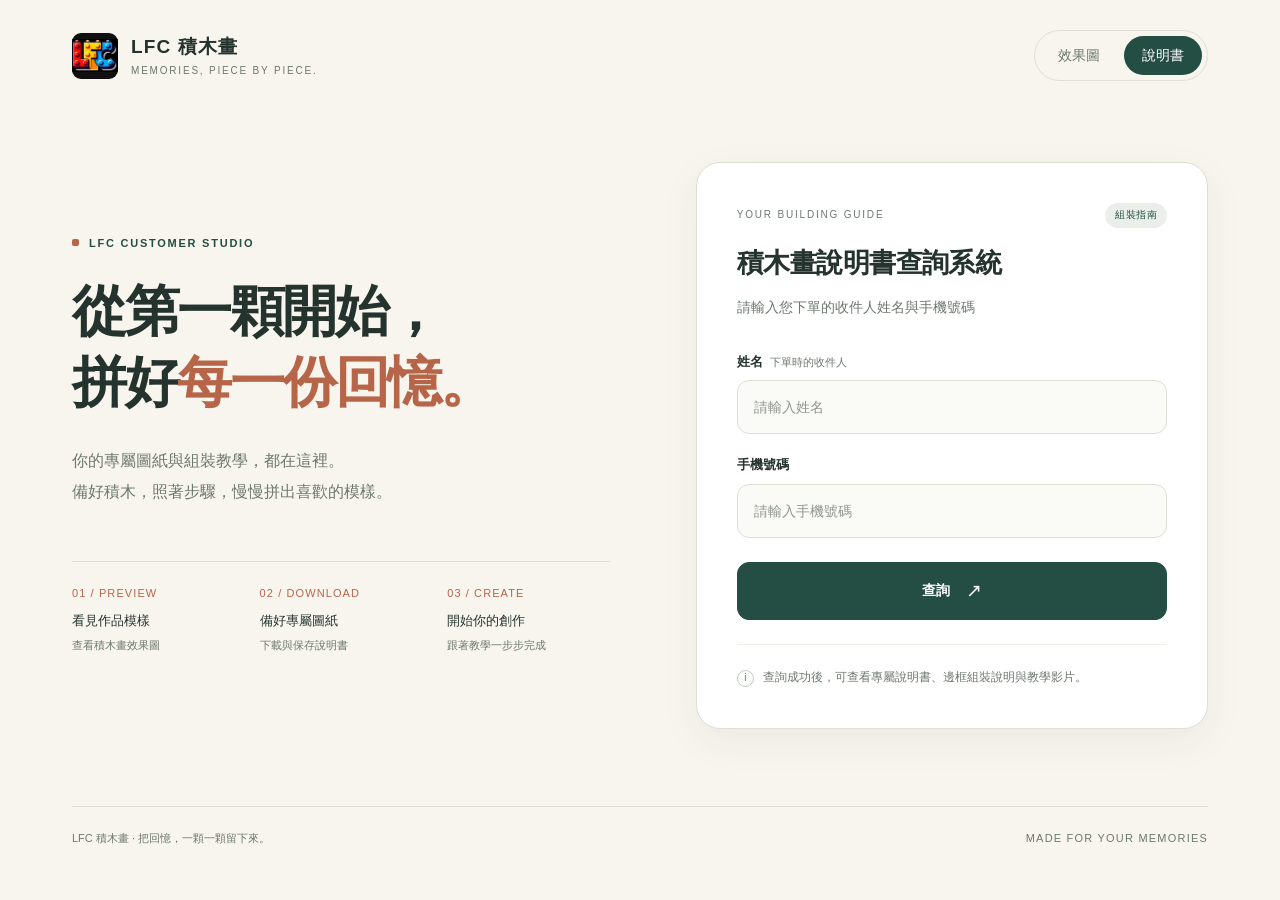
==== preview.html @ 415f7aa8 "新增可用手機開啟的獨立改版預覽 新增 preview.html 與 preview-logo.png 供客戶入口改版檢視；原本 index.html 保持不變。兩站預覽導覽互相連結。" ====
<!DOCTYPE html>
<html lang="zh-Hant">
<head>
<meta charset="UTF-8">
<meta name="viewport" content="width=device-width,initial-scale=1">
<meta name="theme-color" content="#f7f5ee">
<meta name="description" content="查詢 LFC 積木畫專屬說明書、邊框組裝教學與教學影片。">
<title>LFC積木畫說明書查詢下載系統</title>
<link rel="icon" href="preview-logo.png" type="image/png">
<style>

:root{--paper:#f7f5ee;--surface:#fff;--ink:#25332e;--muted:#6d786f;--green:#244d43;--green-soft:#eaf0e9;--clay:#b76549;--line:#dedfd5;--radius:24px;--shadow:0 12px 40px rgba(37,51,46,.06)}
*{box-sizing:border-box}body{margin:0;background:var(--paper);color:var(--ink);font-family:"Noto Sans TC","PingFang TC","Microsoft JhengHei",sans-serif;line-height:1.65;-webkit-font-smoothing:antialiased}button,input,a{-webkit-tap-highlight-color:transparent}button,input{font:inherit}button,a{touch-action:manipulation}a{color:inherit}button{cursor:pointer}button:disabled{opacity:.6;cursor:wait}h1,h2,p{margin:0}h1,h2,p,a{text-wrap:pretty}button:focus-visible,a:focus-visible{outline:3px solid var(--clay);outline-offset:5px}button:active{transform:translateY(1px)}.skip-link{position:absolute;left:20px;top:-80px;padding:12px;background:white;z-index:10}.skip-link:focus{top:10px}
.site-header{max-width:1200px;margin:auto;padding:30px 32px;display:flex;align-items:center;justify-content:space-between;gap:24px}.brand{display:flex;align-items:center;gap:13px;text-decoration:none}.brand img{width:46px;height:46px;object-fit:contain;border-radius:9px;background:#101010}.brand-name{font-size:19px;font-weight:700;letter-spacing:.06em}.brand-caption{display:block;font-size:10px;letter-spacing:.18em;color:var(--muted);margin-top:1px}.site-nav{display:flex;gap:6px;border:1px solid var(--line);padding:5px;border-radius:50px}.site-nav a{text-decoration:none;font-size:14px;padding:8px 18px;border-radius:40px;color:var(--muted);transition:background .18s ease-out,color .18s ease-out}.site-nav a:hover{background:#eeeee5;color:var(--green)}.site-nav a[aria-current=page]{background:var(--green);color:white}
.service-layout{max-width:1136px;min-height:calc(100svh - 205px);margin:auto;display:grid;grid-template-columns:1.05fr 1fr;align-items:center;gap:86px;padding:38px 0 64px}.welcome-panel{padding:20px 0}.eyebrow{display:flex;align-items:center;gap:10px;font-size:11px;font-weight:700;letter-spacing:.16em;color:var(--green);margin-bottom:24px}.eyebrow:before{content:"";width:7px;height:7px;border-radius:2px;background:var(--clay)}.welcome-panel h1{font-size:clamp(36px,4.3vw,58px);line-height:1.3;letter-spacing:-.045em;font-weight:700}.welcome-panel h1 span{color:var(--clay)}.welcome-description{font-size:16px;line-height:1.95;color:var(--muted);max-width:370px;margin-top:26px}.journey{margin-top:54px;border-top:1px solid var(--line);padding-top:22px;display:flex;gap:25px}.journey-item{flex:1}.journey-number{display:block;font-size:11px;letter-spacing:.1em;color:var(--clay);margin-bottom:7px}.journey-item p{font-size:13px}.journey-item small{font-size:11px;color:var(--muted)}.service-panel{background:var(--surface);border:1px solid var(--line);border-radius:var(--radius);box-shadow:var(--shadow);padding:40px;min-width:0}.service-kicker{font-size:10px;letter-spacing:.18em;color:var(--muted);margin-bottom:16px;display:flex;justify-content:space-between;align-items:center}.step-count{font-size:10px;color:var(--green);background:var(--green-soft);border-radius:20px;padding:4px 10px;letter-spacing:.04em}.panel-heading{font-size:27px;line-height:1.45;letter-spacing:-.02em;color:var(--ink)}.panel-description{font-size:14px;color:var(--muted);margin-top:12px;line-height:1.85}.form-fields{display:grid;gap:20px;margin-top:30px}label{display:block;font-size:13px;font-weight:700;margin-bottom:8px;color:var(--ink)}.field-hint{font-size:11px;font-weight:400;color:var(--muted);margin-left:7px}.tech-input{display:block;width:100%;padding:14px 16px;border:1px solid var(--line);border-radius:12px;background:#fafaf7;color:var(--ink);font-size:16px;line-height:1.5;transition:border-color .18s ease-out,box-shadow .18s ease-out}.tech-input::placeholder{color:#90978e;font-size:14px}.tech-input:focus{outline:0;border-color:var(--green);background:white;box-shadow:0 0 0 3px var(--green-soft)}.tech-button{display:inline-flex;justify-content:center;align-items:center;gap:16px;background:var(--green);color:white;border:1px solid var(--green);border-radius:12px;padding:14px 20px;font-size:14px;font-weight:700;line-height:1.5;text-decoration:none;transition:background .18s ease-out,box-shadow .18s ease-out}.tech-button:hover{background:#193c33;box-shadow:0 5px 15px #244d4320}.tech-button .arrow{font-size:19px;font-weight:400}.form-fields>.tech-button{width:100%;margin-top:4px}.form-note{display:flex;gap:9px;align-items:flex-start;color:var(--muted);font-size:12px;padding-top:23px;margin-top:24px;border-top:1px solid #eeeee7}.note-mark{display:inline-flex;width:17px;height:17px;flex:0 0 17px;align-items:center;justify-content:center;border:1px solid #c1c8bc;border-radius:50%;font-size:10px;margin-top:2px}.result-feedback{font-size:13px;margin-top:20px;text-align:center}.result-feedback:empty{display:none}.site-footer{max-width:1136px;margin:0 auto;padding:22px 0;border-top:1px solid var(--line);display:flex;justify-content:space-between;gap:18px;font-size:11px;color:var(--muted)}.site-footer span:last-child{letter-spacing:.11em}.hidden{display:none!important}
.secondary-button{display:inline-flex;align-items:center;justify-content:center;border:1px solid #cbd3c9;border-radius:12px;background:var(--surface);color:var(--green);padding:10px 24px;font-size:14px;text-decoration:none;transition:background .18s ease-out}.secondary-button:hover{background:var(--green-soft)}.service-layout:has(.max-w-5xl),.service-layout:has(.max-w-4xl){display:block;max-width:1136px;min-height:calc(100svh - 205px)}.service-layout:has(.max-w-5xl) .welcome-panel,.service-layout:has(.max-w-4xl) .welcome-panel{display:none}.service-panel.max-w-5xl,.service-panel.max-w-4xl{width:100%}#gallery-title{font-size:clamp(24px,3vw,36px);color:var(--ink);text-shadow:none;letter-spacing:-.02em}#gallery-grid{display:grid;grid-template-columns:repeat(3,minmax(0,1fr));gap:24px}.gallery-card{border:1px solid var(--line);background:#f5f4ee;border-radius:16px;overflow:hidden;transition:box-shadow .18s ease-out,transform .18s ease-out}.gallery-card:hover{transform:translateY(-3px);box-shadow:0 6px 20px #25332e14}.gallery-card a{display:block;aspect-ratio:1;background:#f3f2eb}.gallery-card img{width:100%;height:100%;object-fit:contain}.gallery-card [class*=text-gray]{color:var(--ink)}.gallery-card .card-loader{width:28px;height:28px;border:2px solid var(--green);border-top-color:transparent;border-radius:50%;animation:rotation .8s linear infinite}.loader{display:inline-block;width:30px;height:30px;border:2px solid #dce3da;border-top-color:var(--green);border-radius:50%;animation:rotation .8s linear infinite}.tab-button{flex:1;min-width:0;background:transparent;border:0;border-bottom:2px solid transparent;padding:14px 8px;color:var(--muted);font-size:13px;line-height:1.65;transition:background .18s ease-out}.tab-button:hover{background:var(--green-soft)}.tab-button.active{color:var(--green);border-color:var(--green);background:var(--green-soft)}.tab-content{display:none}.tab-content.active{display:block}.preview-iframe{width:100%;height:65vh;min-height:320px;border:1px solid var(--line);border-radius:14px;background:#f4f3ec}.warning-box{display:flex;align-items:center;gap:16px;background:#f5eee5;border:1px solid #e5d6c6;border-radius:14px;padding:18px;margin-bottom:24px;color:#855d36}.warning-box p{color:#694a2e!important}.warning-box .text-yellow-300{color:#996131}.warning-box svg{flex:0 0 24px}.warning-box .font-bold{font-size:15px}#video-placeholder{display:grid;place-items:center;cursor:pointer;color:var(--green);background:var(--green-soft)}#video-placeholder svg{display:block;margin:auto;color:var(--green)}#video-placeholder .text-gray-400{color:var(--muted)}
/* Existing result templates: retain their class contracts without a runtime CSS dependency. */
.block{display:block}.grid{display:grid}.flex{display:flex}.flex-col{flex-direction:column}.flex-1{flex:1}.flex-shrink-0{flex-shrink:0}.justify-center{justify-content:center}.items-center{align-items:center}.place-items-center{place-items:center}.gap-4{gap:16px}.w-full{width:100%}.h-full{height:100%}.aspect-square{aspect-ratio:1}.mx-auto{margin-left:auto;margin-right:auto}.mt-2{margin-top:8px}.mt-4{margin-top:16px}.mt-6{margin-top:24px}.mt-8{margin-top:32px}.mb-4{margin-bottom:16px}.mb-8{margin-bottom:32px}.p-3{padding:12px}.p-4{padding:16px}.text-center{text-align:center}.text-left{text-align:left}.text-xs{font-size:12px}.text-sm{font-size:14px}.text-lg{font-size:18px}.font-bold,.font-semibold{font-weight:700}.text-gray-300,.text-gray-400{color:var(--muted)}.text-red-400{color:#a5362c}.text-orange-400{color:#93602e}.text-white{color:var(--ink)}.border-b{border-bottom:1px solid var(--line)}.rounded-lg{border-radius:12px}.relative{position:relative}.overflow-hidden{overflow:hidden}.cursor-pointer{cursor:pointer}
@keyframes rotation{to{transform:rotate(360deg)}}
@media(min-width:640px){.sm\:w-auto{width:auto}}
@media(max-width:1199px){.service-layout{margin:0 40px;gap:48px}.site-footer{margin:0 40px}.service-panel{padding:32px}.welcome-panel h1{font-size:48px}}
@media(max-width:800px){.site-header{padding:24px}.service-layout{grid-template-columns:1fr;margin:0 auto;max-width:540px;padding:20px 24px 48px;gap:30px;min-height:auto}.welcome-panel{padding:6px 0 0}.eyebrow{margin-bottom:14px}.welcome-panel h1{font-size:40px;line-height:1.35}.welcome-description{font-size:14px;max-width:none;margin-top:16px}.journey{display:none}.service-panel{padding:28px}.site-footer{margin:0 24px}.service-layout:has(.max-w-5xl),.service-layout:has(.max-w-4xl){padding:20px 24px 40px}.site-nav a{font-size:12px;padding:7px 12px}.brand-name{font-size:17px}.brand-caption{font-size:8px}.brand img{width:38px;height:38px}.site-header{gap:12px}#gallery-grid{grid-template-columns:repeat(2,minmax(0,1fr));gap:16px}.site-footer{flex-direction:column;gap:5px}.panel-heading{font-size:25px}}
@media(max-width:420px){.site-header{padding:20px 18px}.brand{gap:9px}.brand-caption{display:none}.site-nav a{padding:7px 10px}.site-nav{gap:0}.service-layout{padding:16px 18px 36px}.service-panel{padding:24px}.welcome-panel h1{font-size:36px}.form-fields{margin-top:24px}.site-footer{margin:0 18px}#gallery-grid{grid-template-columns:1fr}.tab-button{font-size:12px}.service-layout:has(.max-w-5xl),.service-layout:has(.max-w-4xl){padding:16px 18px 32px}}
@media(prefers-reduced-motion:reduce){*,*:before,*:after{transition:none!important;animation:none!important}}

.service-panel.max-w-4xl #login-note{display:none}
#login-form[style*="block"]{display:grid!important}
</style>
</head>
<body>
<a class="skip-link" href="#main-container">跳至查詢內容</a>
<header class="site-header"><a class="brand" href="../lfc-manual-query-system/preview.html" aria-label="LFC 積木畫首頁"><img src="preview-logo.png" alt="LFC Logo" width="46" height="46"><div><span class="brand-name">LFC 積木畫</span><span class="brand-caption">MEMORIES, PIECE BY PIECE.</span></div></a><nav class="site-nav" aria-label="客戶服務"><a href="../lfc-block-painting-effect/preview.html">效果圖</a><a href="../lfc-manual-query-system/preview.html" aria-current="page">說明書</a></nav></header>
<div class="service-layout"><section class="welcome-panel" aria-labelledby="welcome-heading"><p class="eyebrow">LFC CUSTOMER STUDIO</p><h1 id="welcome-heading">從第一顆開始，<br>拼好<span>每一份回憶。</span></h1><p class="welcome-description">你的專屬圖紙與組裝教學，都在這裡。<br>備好積木，照著步驟，慢慢拼出喜歡的模樣。</p><div class="journey" aria-label="客戶服務流程"><div class="journey-item"><span class="journey-number">01 / PREVIEW</span><p>看見作品模樣</p><small>查看積木畫效果圖</small></div><div class="journey-item"><span class="journey-number">02 / DOWNLOAD</span><p>備好專屬圖紙</p><small>下載與保存說明書</small></div><div class="journey-item"><span class="journey-number">03 / CREATE</span><p>開始你的創作</p><small>跟著教學一步步完成</small></div></div></section><main id="main-container" class="service-panel max-w-md"><div id="title-section"><div class="service-kicker"><span>YOUR BUILDING GUIDE</span><span class="step-count">組裝指南</span></div><h2 class="panel-heading">積木畫說明書查詢系統</h2><p class="panel-description">請輸入您下單的收件人姓名與手機號碼</p></div><div class="form-fields" id="login-form"><div><label for="name">姓名<span class="field-hint">下單時的收件人</span></label><input class="tech-input" id="name" name="name" type="text" placeholder="請輸入姓名" autocomplete="name"></div><div><label for="phone">手機號碼</label><input class="tech-input" id="phone" name="phone" type="tel" inputmode="tel" placeholder="請輸入手機號碼" autocomplete="tel"></div><button id="search-btn" class="tech-button" type="button"><span>查詢</span><span class="arrow" aria-hidden="true">↗</span></button></div><div id="result" class="result-feedback" role="status" aria-live="polite"></div><div id="login-note"><p class="form-note"><span class="note-mark" aria-hidden="true">i</span><span>查詢成功後，可查看專屬說明書、邊框組裝說明與教學影片。</span></p></div></main></div>
<footer class="site-footer"><span>LFC 積木畫 · 把回憶，一顆一顆留下來。</span><span>MADE FOR YOUR MEMORIES</span></footer>
    <script>
        const SCRIPT_URL = 'https://script.google.com/macros/s/AKfycbwk08u6SJJcsNtvIpjHmHpPkwKFiYjq_4FJLAWL6oXFiTDUTA7VjKnH3yicGly2aw3f/exec';

        document.addEventListener('DOMContentLoaded', () => {
            const nameInput = document.getElementById('name');
            const phoneInput = document.getElementById('phone');
            const searchBtn = document.getElementById('search-btn');
            const resultDiv = document.getElementById('result');
            const loginForm = document.getElementById('login-form');
            const titleSection = document.getElementById('title-section');
            const mainContainer = document.getElementById('main-container');

            function getGoogleDriveFileId(url) {
                if (!url) return null;
                let match = url.match(/d\/(.*?)(?:\/view|\?|$)/);
                if (match && match[1]) return match[1];
                match = url.match(/id=([^&]+)/);
                if (match && match[1]) return match[1];
                return null;
            }

            function resetToSearch() {
                mainContainer.classList.remove('max-w-4xl');
                mainContainer.classList.add('max-w-md');
                loginForm.style.display = 'block';
                titleSection.style.display = 'block';
                resultDiv.innerHTML = '';
                nameInput.value = '';
                phoneInput.value = '';
            }

            function setupTabs() {
                const tabButtons = document.querySelectorAll('.tab-button');
                const tabContents = document.querySelectorAll('.tab-content');
                tabButtons.forEach(button => {
                    button.addEventListener('click', () => {
                        const target = button.dataset.target;
                        
                        tabButtons.forEach(btn => btn.classList.remove('active'));
                        button.classList.add('active');
                        
                        tabContents.forEach(content => {
                            if (content.id === target) {
                                content.classList.add('active');
                            } else {
                                content.classList.remove('active');
                            }
                        });
                    });
                });
            }

            searchBtn.addEventListener('click', async () => {
                const name = nameInput.value.trim();
                const phone = phoneInput.value.trim();

                if (!name || !phone) {
                    resultDiv.innerHTML = `<p class="text-red-400 font-semibold">請務必填寫姓名和手機號碼！</p>`;
                    return;
                }
                
                resultDiv.innerHTML = `
                    <div class="flex justify-center items-center flex-col gap-4">
                        <div class="loader"></div>
                        <p class="text-gray-300">驗證身份中...</p>
                    </div>`;
                
                const requestUrl = `${SCRIPT_URL}?name=${encodeURIComponent(name)}&phone=${encodeURIComponent(phone)}`;

                try {
                    const response = await fetch(requestUrl);
                    const data = await response.json();

                    if (data.status === 'success') {
                        const fileId1 = getGoogleDriveFileId(data.fileUrl);
                        const fileId2 = '1Oe4gyfuH852CJW76j0SpsoaL0wOfd0qM'; // 邊框組裝說明書
                        const fileId3 = '1v4AbpqD2z0hKKrJt3ePJyO5EMgdHh4Dm'; // 教學影片

                        if (fileId1) {
                            const embedUrl1 = `https://drive.google.com/file/d/${fileId1}/preview`;
                            const downloadUrl1 = `https://drive.google.com/uc?export=download&id=${fileId1}`;
                            const embedUrl2 = `https://drive.google.com/file/d/${fileId2}/preview`;
                            const downloadUrl2 = `https://drive.google.com/uc?export=download&id=${fileId2}`;
                            
                            loginForm.style.display = 'none';
                            titleSection.style.display = 'none';
                            mainContainer.classList.remove('max-w-md');
                            mainContainer.classList.add('max-w-4xl');
                            
                            resultDiv.innerHTML = `
                                <!-- 醒目提示文字 -->
                                <div class="warning-box text-left">
                                    <svg xmlns="http://www.w3.org/2000/svg" width="24" height="24" fill="currentColor" class="flex-shrink-0 text-yellow-300" viewBox="0 0 16 16">
                                      <path d="M8.982 1.566a1.13 1.13 0 0 0-1.96 0L.165 13.233c-.457.778.091 1.767.98 1.767h13.713c.889 0 1.438-.99.98-1.767L8.982 1.566zM8 5c.535 0 .954.462.9.995l-.35 3.507a.552.552 0 0 1-1.1 0L7.1 5.995A.905.905 0 0 1 8 5zm.002 6a1 1 0 1 1 0 2 1 1 0 0 1 0-2z"/>
                                    </svg>
                                    <div>
                                        <p class="font-bold text-white">請盡快下載積木畫說明書</p>
                                        <p class="text-sm text-gray-300">（雲端保存半年）</p>
                                    </div>
                                </div>

                                <!-- 頁簽按鈕 -->
                                <div class="flex border-b border-cyan-500/20 mb-4">
                                    <button class="tab-button active flex-1 py-2 px-4 text-sm font-bold" data-target="tab1">積木畫說明書</button>
                                    <button class="tab-button flex-1 py-2 px-4 text-sm font-bold" data-target="tab2">邊框組裝說明書</button>
                                    <button class="tab-button flex-1 py-2 px-4 text-sm font-bold" data-target="tab3">教學影片</button>
                                </div>

                                <!-- 頁簽內容 -->
                                <div id="tab1" class="tab-content active">
                                    <iframe class="preview-iframe" src="${embedUrl1}"></iframe>
                                    <div class="mt-6 flex justify-center items-center">
                                        <a href="${downloadUrl1}" target="_blank" class="tech-button w-full sm:w-auto font-bold py-2 px-6 rounded-lg text-center">下載此說明書</a>
                                    </div>
                                </div>
                                <div id="tab2" class="tab-content">
                                    <iframe class="preview-iframe" src="${embedUrl2}"></iframe>
                                     <div class="mt-6 flex justify-center items-center">
                                        <a href="${downloadUrl2}" target="_blank" class="tech-button w-full sm:w-auto font-bold py-2 px-6 rounded-lg text-center">下載此說明書</a>
                                    </div>
                                </div>
                                <div id="tab3" class="tab-content">
                                    <div id="video-placeholder" class="preview-iframe relative grid place-items-center bg-black/30 cursor-pointer group rounded-lg overflow-hidden">
                                        <div class="text-center p-4">
                                            <svg xmlns="http://www.w3.org/2000/svg" width="80" height="80" fill="currentColor" class="bi bi-play-circle-fill text-white/70 group-hover:text-white/90 group-hover:scale-110 transition-all duration-300 mx-auto" viewBox="0 0 16 16">
                                              <path d="M16 8A8 8 0 1 1 0 8a8 8 0 0 1 16 0M6.79 5.093A.5.5 0 0 0 6 5.5v5a.5.5 0 0 0 .79.407l3.5-2.5a.5.5 0 0 0 0-.814l-3.5-2.5z"/>
                                            </svg>
                                            <p class="mt-4 text-lg font-semibold">點擊播放教學影片</p>
                                            <p class="text-sm text-gray-400">(將在新分頁中開啟)</p>
                                        </div>
                                    </div>
                                </div>

                                <div class="mt-8 text-center">
                                    <button id="back-to-search-btn" class="secondary-button font-bold py-2 px-6 rounded-lg transition">返回查詢</button>
                                </div>
                            `;
                            setupTabs();

                            document.getElementById('video-placeholder').addEventListener('click', () => {
                                window.open(`https://drive.google.com/file/d/${fileId3}/view?usp=sharing`, '_blank');
                            });

                            document.getElementById('back-to-search-btn').addEventListener('click', resetToSearch);

                        } else {
                            resultDiv.innerHTML = `<p class="text-red-400 font-semibold">找不到對應的檔案連結。</p>`;
                        }
                    } else {
                        resultDiv.innerHTML = `<p class="text-orange-400 font-semibold">${data.message || '查詢失敗，請檢查姓名和手機號碼是否正確。'}</p>`;
                    }
                } catch (error) {
                    console.error('查詢失敗:', error);
                    resultDiv.innerHTML = `<p class="text-red-400 font-semibold">查詢失敗，請檢查網路連線。</p>`;
                }
            });
        });
    </script>

</body>
</html>
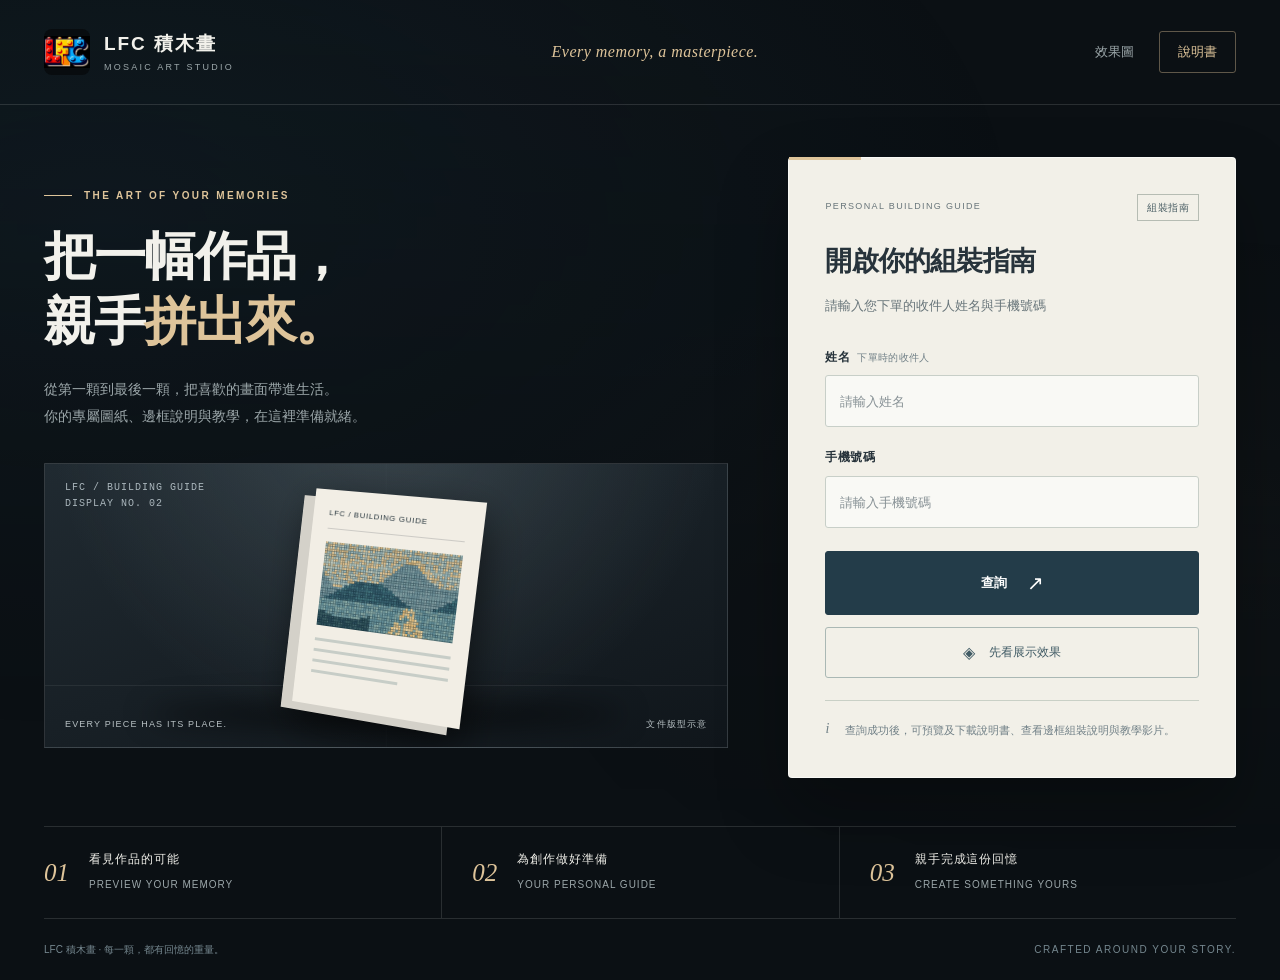
==== commit 9c9367f5: "改版預覽：專業藝廊與文件展示台 依視覺回饋重新設計入口、文件背景、頁籤與示意展示。保留原姓名與手機查詢、PDF 與教學影片連結；原客戶首頁不變。" ====
--- a/preview.html
+++ b/preview.html
@@ -3,36 +3,20 @@
 <head>
 <meta charset="UTF-8">
 <meta name="viewport" content="width=device-width,initial-scale=1">
-<meta name="theme-color" content="#f7f5ee">
-<meta name="description" content="查詢 LFC 積木畫專屬說明書、邊框組裝教學與教學影片。">
+<meta name="theme-color" content="#0b1014">
+<meta name="description" content="LFC 積木畫專屬組裝指南，查看與下載說明書、邊框組裝說明與教學影片。">
 <title>LFC積木畫說明書查詢下載系統</title>
 <link rel="icon" href="preview-logo.png" type="image/png">
-<style>
-
-:root{--paper:#f7f5ee;--surface:#fff;--ink:#25332e;--muted:#6d786f;--green:#244d43;--green-soft:#eaf0e9;--clay:#b76549;--line:#dedfd5;--radius:24px;--shadow:0 12px 40px rgba(37,51,46,.06)}
-*{box-sizing:border-box}body{margin:0;background:var(--paper);color:var(--ink);font-family:"Noto Sans TC","PingFang TC","Microsoft JhengHei",sans-serif;line-height:1.65;-webkit-font-smoothing:antialiased}button,input,a{-webkit-tap-highlight-color:transparent}button,input{font:inherit}button,a{touch-action:manipulation}a{color:inherit}button{cursor:pointer}button:disabled{opacity:.6;cursor:wait}h1,h2,p{margin:0}h1,h2,p,a{text-wrap:pretty}button:focus-visible,a:focus-visible{outline:3px solid var(--clay);outline-offset:5px}button:active{transform:translateY(1px)}.skip-link{position:absolute;left:20px;top:-80px;padding:12px;background:white;z-index:10}.skip-link:focus{top:10px}
-.site-header{max-width:1200px;margin:auto;padding:30px 32px;display:flex;align-items:center;justify-content:space-between;gap:24px}.brand{display:flex;align-items:center;gap:13px;text-decoration:none}.brand img{width:46px;height:46px;object-fit:contain;border-radius:9px;background:#101010}.brand-name{font-size:19px;font-weight:700;letter-spacing:.06em}.brand-caption{display:block;font-size:10px;letter-spacing:.18em;color:var(--muted);margin-top:1px}.site-nav{display:flex;gap:6px;border:1px solid var(--line);padding:5px;border-radius:50px}.site-nav a{text-decoration:none;font-size:14px;padding:8px 18px;border-radius:40px;color:var(--muted);transition:background .18s ease-out,color .18s ease-out}.site-nav a:hover{background:#eeeee5;color:var(--green)}.site-nav a[aria-current=page]{background:var(--green);color:white}
-.service-layout{max-width:1136px;min-height:calc(100svh - 205px);margin:auto;display:grid;grid-template-columns:1.05fr 1fr;align-items:center;gap:86px;padding:38px 0 64px}.welcome-panel{padding:20px 0}.eyebrow{display:flex;align-items:center;gap:10px;font-size:11px;font-weight:700;letter-spacing:.16em;color:var(--green);margin-bottom:24px}.eyebrow:before{content:"";width:7px;height:7px;border-radius:2px;background:var(--clay)}.welcome-panel h1{font-size:clamp(36px,4.3vw,58px);line-height:1.3;letter-spacing:-.045em;font-weight:700}.welcome-panel h1 span{color:var(--clay)}.welcome-description{font-size:16px;line-height:1.95;color:var(--muted);max-width:370px;margin-top:26px}.journey{margin-top:54px;border-top:1px solid var(--line);padding-top:22px;display:flex;gap:25px}.journey-item{flex:1}.journey-number{display:block;font-size:11px;letter-spacing:.1em;color:var(--clay);margin-bottom:7px}.journey-item p{font-size:13px}.journey-item small{font-size:11px;color:var(--muted)}.service-panel{background:var(--surface);border:1px solid var(--line);border-radius:var(--radius);box-shadow:var(--shadow);padding:40px;min-width:0}.service-kicker{font-size:10px;letter-spacing:.18em;color:var(--muted);margin-bottom:16px;display:flex;justify-content:space-between;align-items:center}.step-count{font-size:10px;color:var(--green);background:var(--green-soft);border-radius:20px;padding:4px 10px;letter-spacing:.04em}.panel-heading{font-size:27px;line-height:1.45;letter-spacing:-.02em;color:var(--ink)}.panel-description{font-size:14px;color:var(--muted);margin-top:12px;line-height:1.85}.form-fields{display:grid;gap:20px;margin-top:30px}label{display:block;font-size:13px;font-weight:700;margin-bottom:8px;color:var(--ink)}.field-hint{font-size:11px;font-weight:400;color:var(--muted);margin-left:7px}.tech-input{display:block;width:100%;padding:14px 16px;border:1px solid var(--line);border-radius:12px;background:#fafaf7;color:var(--ink);font-size:16px;line-height:1.5;transition:border-color .18s ease-out,box-shadow .18s ease-out}.tech-input::placeholder{color:#90978e;font-size:14px}.tech-input:focus{outline:0;border-color:var(--green);background:white;box-shadow:0 0 0 3px var(--green-soft)}.tech-button{display:inline-flex;justify-content:center;align-items:center;gap:16px;background:var(--green);color:white;border:1px solid var(--green);border-radius:12px;padding:14px 20px;font-size:14px;font-weight:700;line-height:1.5;text-decoration:none;transition:background .18s ease-out,box-shadow .18s ease-out}.tech-button:hover{background:#193c33;box-shadow:0 5px 15px #244d4320}.tech-button .arrow{font-size:19px;font-weight:400}.form-fields>.tech-button{width:100%;margin-top:4px}.form-note{display:flex;gap:9px;align-items:flex-start;color:var(--muted);font-size:12px;padding-top:23px;margin-top:24px;border-top:1px solid #eeeee7}.note-mark{display:inline-flex;width:17px;height:17px;flex:0 0 17px;align-items:center;justify-content:center;border:1px solid #c1c8bc;border-radius:50%;font-size:10px;margin-top:2px}.result-feedback{font-size:13px;margin-top:20px;text-align:center}.result-feedback:empty{display:none}.site-footer{max-width:1136px;margin:0 auto;padding:22px 0;border-top:1px solid var(--line);display:flex;justify-content:space-between;gap:18px;font-size:11px;color:var(--muted)}.site-footer span:last-child{letter-spacing:.11em}.hidden{display:none!important}
-.secondary-button{display:inline-flex;align-items:center;justify-content:center;border:1px solid #cbd3c9;border-radius:12px;background:var(--surface);color:var(--green);padding:10px 24px;font-size:14px;text-decoration:none;transition:background .18s ease-out}.secondary-button:hover{background:var(--green-soft)}.service-layout:has(.max-w-5xl),.service-layout:has(.max-w-4xl){display:block;max-width:1136px;min-height:calc(100svh - 205px)}.service-layout:has(.max-w-5xl) .welcome-panel,.service-layout:has(.max-w-4xl) .welcome-panel{display:none}.service-panel.max-w-5xl,.service-panel.max-w-4xl{width:100%}#gallery-title{font-size:clamp(24px,3vw,36px);color:var(--ink);text-shadow:none;letter-spacing:-.02em}#gallery-grid{display:grid;grid-template-columns:repeat(3,minmax(0,1fr));gap:24px}.gallery-card{border:1px solid var(--line);background:#f5f4ee;border-radius:16px;overflow:hidden;transition:box-shadow .18s ease-out,transform .18s ease-out}.gallery-card:hover{transform:translateY(-3px);box-shadow:0 6px 20px #25332e14}.gallery-card a{display:block;aspect-ratio:1;background:#f3f2eb}.gallery-card img{width:100%;height:100%;object-fit:contain}.gallery-card [class*=text-gray]{color:var(--ink)}.gallery-card .card-loader{width:28px;height:28px;border:2px solid var(--green);border-top-color:transparent;border-radius:50%;animation:rotation .8s linear infinite}.loader{display:inline-block;width:30px;height:30px;border:2px solid #dce3da;border-top-color:var(--green);border-radius:50%;animation:rotation .8s linear infinite}.tab-button{flex:1;min-width:0;background:transparent;border:0;border-bottom:2px solid transparent;padding:14px 8px;color:var(--muted);font-size:13px;line-height:1.65;transition:background .18s ease-out}.tab-button:hover{background:var(--green-soft)}.tab-button.active{color:var(--green);border-color:var(--green);background:var(--green-soft)}.tab-content{display:none}.tab-content.active{display:block}.preview-iframe{width:100%;height:65vh;min-height:320px;border:1px solid var(--line);border-radius:14px;background:#f4f3ec}.warning-box{display:flex;align-items:center;gap:16px;background:#f5eee5;border:1px solid #e5d6c6;border-radius:14px;padding:18px;margin-bottom:24px;color:#855d36}.warning-box p{color:#694a2e!important}.warning-box .text-yellow-300{color:#996131}.warning-box svg{flex:0 0 24px}.warning-box .font-bold{font-size:15px}#video-placeholder{display:grid;place-items:center;cursor:pointer;color:var(--green);background:var(--green-soft)}#video-placeholder svg{display:block;margin:auto;color:var(--green)}#video-placeholder .text-gray-400{color:var(--muted)}
-/* Existing result templates: retain their class contracts without a runtime CSS dependency. */
-.block{display:block}.grid{display:grid}.flex{display:flex}.flex-col{flex-direction:column}.flex-1{flex:1}.flex-shrink-0{flex-shrink:0}.justify-center{justify-content:center}.items-center{align-items:center}.place-items-center{place-items:center}.gap-4{gap:16px}.w-full{width:100%}.h-full{height:100%}.aspect-square{aspect-ratio:1}.mx-auto{margin-left:auto;margin-right:auto}.mt-2{margin-top:8px}.mt-4{margin-top:16px}.mt-6{margin-top:24px}.mt-8{margin-top:32px}.mb-4{margin-bottom:16px}.mb-8{margin-bottom:32px}.p-3{padding:12px}.p-4{padding:16px}.text-center{text-align:center}.text-left{text-align:left}.text-xs{font-size:12px}.text-sm{font-size:14px}.text-lg{font-size:18px}.font-bold,.font-semibold{font-weight:700}.text-gray-300,.text-gray-400{color:var(--muted)}.text-red-400{color:#a5362c}.text-orange-400{color:#93602e}.text-white{color:var(--ink)}.border-b{border-bottom:1px solid var(--line)}.rounded-lg{border-radius:12px}.relative{position:relative}.overflow-hidden{overflow:hidden}.cursor-pointer{cursor:pointer}
-@keyframes rotation{to{transform:rotate(360deg)}}
-@media(min-width:640px){.sm\:w-auto{width:auto}}
-@media(max-width:1199px){.service-layout{margin:0 40px;gap:48px}.site-footer{margin:0 40px}.service-panel{padding:32px}.welcome-panel h1{font-size:48px}}
-@media(max-width:800px){.site-header{padding:24px}.service-layout{grid-template-columns:1fr;margin:0 auto;max-width:540px;padding:20px 24px 48px;gap:30px;min-height:auto}.welcome-panel{padding:6px 0 0}.eyebrow{margin-bottom:14px}.welcome-panel h1{font-size:40px;line-height:1.35}.welcome-description{font-size:14px;max-width:none;margin-top:16px}.journey{display:none}.service-panel{padding:28px}.site-footer{margin:0 24px}.service-layout:has(.max-w-5xl),.service-layout:has(.max-w-4xl){padding:20px 24px 40px}.site-nav a{font-size:12px;padding:7px 12px}.brand-name{font-size:17px}.brand-caption{font-size:8px}.brand img{width:38px;height:38px}.site-header{gap:12px}#gallery-grid{grid-template-columns:repeat(2,minmax(0,1fr));gap:16px}.site-footer{flex-direction:column;gap:5px}.panel-heading{font-size:25px}}
-@media(max-width:420px){.site-header{padding:20px 18px}.brand{gap:9px}.brand-caption{display:none}.site-nav a{padding:7px 10px}.site-nav{gap:0}.service-layout{padding:16px 18px 36px}.service-panel{padding:24px}.welcome-panel h1{font-size:36px}.form-fields{margin-top:24px}.site-footer{margin:0 18px}#gallery-grid{grid-template-columns:1fr}.tab-button{font-size:12px}.service-layout:has(.max-w-5xl),.service-layout:has(.max-w-4xl){padding:16px 18px 32px}}
-@media(prefers-reduced-motion:reduce){*,*:before,*:after{transition:none!important;animation:none!important}}
-
-.service-panel.max-w-4xl #login-note{display:none}
-#login-form[style*="block"]{display:grid!important}
-</style>
+<link rel="stylesheet" href="studio-v2.css?v=20261023">
+<script src="studio-v2.js?v=20261023" defer></script>
 </head>
-<body>
+<body data-scene="dark">
 <a class="skip-link" href="#main-container">跳至查詢內容</a>
-<header class="site-header"><a class="brand" href="../lfc-manual-query-system/preview.html" aria-label="LFC 積木畫首頁"><img src="preview-logo.png" alt="LFC Logo" width="46" height="46"><div><span class="brand-name">LFC 積木畫</span><span class="brand-caption">MEMORIES, PIECE BY PIECE.</span></div></a><nav class="site-nav" aria-label="客戶服務"><a href="../lfc-block-painting-effect/preview.html">效果圖</a><a href="../lfc-manual-query-system/preview.html" aria-current="page">說明書</a></nav></header>
-<div class="service-layout"><section class="welcome-panel" aria-labelledby="welcome-heading"><p class="eyebrow">LFC CUSTOMER STUDIO</p><h1 id="welcome-heading">從第一顆開始，<br>拼好<span>每一份回憶。</span></h1><p class="welcome-description">你的專屬圖紙與組裝教學，都在這裡。<br>備好積木，照著步驟，慢慢拼出喜歡的模樣。</p><div class="journey" aria-label="客戶服務流程"><div class="journey-item"><span class="journey-number">01 / PREVIEW</span><p>看見作品模樣</p><small>查看積木畫效果圖</small></div><div class="journey-item"><span class="journey-number">02 / DOWNLOAD</span><p>備好專屬圖紙</p><small>下載與保存說明書</small></div><div class="journey-item"><span class="journey-number">03 / CREATE</span><p>開始你的創作</p><small>跟著教學一步步完成</small></div></div></section><main id="main-container" class="service-panel max-w-md"><div id="title-section"><div class="service-kicker"><span>YOUR BUILDING GUIDE</span><span class="step-count">組裝指南</span></div><h2 class="panel-heading">積木畫說明書查詢系統</h2><p class="panel-description">請輸入您下單的收件人姓名與手機號碼</p></div><div class="form-fields" id="login-form"><div><label for="name">姓名<span class="field-hint">下單時的收件人</span></label><input class="tech-input" id="name" name="name" type="text" placeholder="請輸入姓名" autocomplete="name"></div><div><label for="phone">手機號碼</label><input class="tech-input" id="phone" name="phone" type="tel" inputmode="tel" placeholder="請輸入手機號碼" autocomplete="tel"></div><button id="search-btn" class="tech-button" type="button"><span>查詢</span><span class="arrow" aria-hidden="true">↗</span></button></div><div id="result" class="result-feedback" role="status" aria-live="polite"></div><div id="login-note"><p class="form-note"><span class="note-mark" aria-hidden="true">i</span><span>查詢成功後，可查看專屬說明書、邊框組裝說明與教學影片。</span></p></div></main></div>
-<footer class="site-footer"><span>LFC 積木畫 · 把回憶，一顆一顆留下來。</span><span>MADE FOR YOUR MEMORIES</span></footer>
-    <script>
+<header class="site-header"><a class="brand" href="../lfc-manual-query-system/preview.html" aria-label="LFC 積木畫首頁"><img src="preview-logo.png" alt="LFC Logo" width="46" height="46"><div><span class="brand-name">LFC 積木畫</span><span class="brand-caption">MOSAIC ART STUDIO</span></div></a><span class="header-signature">Every memory, a masterpiece.</span><nav class="site-nav" aria-label="客戶服務"><a href="../lfc-block-painting-effect/preview.html">效果圖</a><a href="../lfc-manual-query-system/preview.html" aria-current="page">說明書</a></nav></header>
+<div class="service-layout"><section class="welcome-panel" aria-labelledby="welcome-heading"><p class="eyebrow">THE ART OF YOUR MEMORIES</p><h1 id="welcome-heading">把一幅作品，<br>親手<span>拼出來。</span></h1><p class="welcome-description">從第一顆到最後一顆，把喜歡的畫面帶進生活。<br>你的專屬圖紙、邊框說明與教學，在這裡準備就緒。</p><figure class="hero-stage"><span class="stage-serial">LFC / BUILDING GUIDE<br>DISPLAY NO. 02</span><div class="document-sample" aria-hidden="true"><p>LFC / BUILDING GUIDE</p><img src="studio-art.svg" alt="" width="672" height="432"><span></span><span></span><span></span><span></span></div><figcaption><span>EVERY PIECE HAS ITS PLACE.</span><span>文件版型示意</span></figcaption></figure></section><main id="main-container" class="service-panel max-w-md"><div id="title-section"><div class="service-kicker"><span>PERSONAL BUILDING GUIDE</span><span class="step-count">組裝指南</span></div><h2 class="panel-heading">開啟你的組裝指南</h2><p class="panel-description">請輸入您下單的收件人姓名與手機號碼</p></div><div class="form-fields" id="login-form"><div><label for="name">姓名<span class="field-hint">下單時的收件人</span></label><input class="tech-input" type="text" id="name" name="name" placeholder="請輸入姓名" autocomplete="name"></div><div><label for="phone">手機號碼</label><input class="tech-input" type="tel" id="phone" name="phone" inputmode="tel" placeholder="請輸入手機號碼" autocomplete="tel"></div><button class="tech-button" id="search-btn" type="button"><span>查詢</span><span class="arrow" aria-hidden="true">↗</span></button></div><div id="login-note"><button type="button" id="demo-btn" class="demo-button"><span aria-hidden="true">◈</span>先看展示效果</button><p class="form-note"><span class="note-mark" aria-hidden="true">i</span><span>查詢成功後，可預覽及下載說明書、查看邊框組裝說明與教學影片。</span></p></div><div class="result-tools"><p class="eyebrow">THE CREATOR'S DESK</p><h2>你的作品組裝中心</h2><div class="display-toolbar"><span>DISPLAY ATMOSPHERE / 展示背景</span><div class="scene-switch" role="group" aria-label="展示背景"><button type="button" data-scene="dark" aria-pressed="true">暗場藝廊</button><button type="button" data-scene="light" aria-pressed="false">柔光展牆</button></div></div></div><div id="result" class="result-feedback" role="status" aria-live="polite"></div></main></div>
+<section class="journey" aria-label="積木畫創作流程"><div class="journey-item"><span class="journey-number">01</span><div><p>看見作品的可能</p><small>PREVIEW YOUR MEMORY</small></div></div><div class="journey-item"><span class="journey-number">02</span><div><p>為創作做好準備</p><small>YOUR PERSONAL GUIDE</small></div></div><div class="journey-item"><span class="journey-number">03</span><div><p>親手完成這份回憶</p><small>CREATE SOMETHING YOURS</small></div></div></section>
+<footer class="site-footer"><span>LFC 積木畫 · 每一顆，都有回憶的重量。</span><span>CRAFTED AROUND YOUR STORY.</span></footer>
+<script>
         const SCRIPT_URL = 'https://script.google.com/macros/s/AKfycbwk08u6SJJcsNtvIpjHmHpPkwKFiYjq_4FJLAWL6oXFiTDUTA7VjKnH3yicGly2aw3f/exec';
 
         document.addEventListener('DOMContentLoaded', () => {
@@ -190,7 +174,5 @@
             });
         });
     </script>
-
 </body>
 </html>
-
--- a/studio-v2.css
+++ b/studio-v2.css
@@ -0,0 +1,132 @@
+
+:root {
+  --ink:#f2f1eb; --muted:#9ca7aa; --paper:#0b1014; --surface:#151d23; --line:#ffffff20;
+  --gold:#dec49a; --blue:#90bdce; --green:#dec49a; --green-soft:#293237;
+  --stage:radial-gradient(ellipse at 50% -25%,#86929c3b,transparent 65%),linear-gradient(135deg,#222b31,#10171b 65%);
+  --frame:#e9e2d5; --stage-line:#ffffff13; --stage-label:#aeb8bb; color-scheme:dark;
+}
+*{box-sizing:border-box}
+body{margin:0;background:var(--paper);color:var(--ink);font:16px/1.7 "Noto Sans TC","PingFang TC","Microsoft JhengHei",sans-serif;-webkit-font-smoothing:antialiased}
+body:before{content:"";position:fixed;inset:0;z-index:-1;pointer-events:none;background:radial-gradient(ellipse at 8% 25%,#23475b30,transparent 55%),radial-gradient(ellipse at 90% 70%,#9d754714,transparent 45%);mask-image:linear-gradient(#000,transparent)}
+button,input,a{-webkit-tap-highlight-color:transparent}button,input{font:inherit}button,a{touch-action:manipulation}button{cursor:pointer}a{color:inherit}h1,h2,p,figure{margin:0}h1,h2,p,a{text-wrap:pretty}button:disabled{opacity:.55;cursor:wait}
+button:focus-visible,a:focus-visible{outline:2px solid var(--gold);outline-offset:5px}button:active{transform:translateY(1px)}
+.skip-link{position:absolute;top:-90px;left:20px;background:var(--gold);color:#151b20;padding:12px;z-index:100}.skip-link:focus{top:12px}
+.site-header{max-width:1320px;margin:auto;padding:28px 44px;display:flex;align-items:center;justify-content:space-between;gap:24px;border-bottom:1px solid var(--line)}
+.brand{display:flex;align-items:center;gap:14px;text-decoration:none}.brand img{width:46px;height:46px;object-fit:contain;border-radius:8px;background:#080c0f}
+.brand-name{font-size:19px;font-weight:700;letter-spacing:.1em}.brand-caption{display:block;font-size:9px;letter-spacing:.25em;color:var(--muted)}
+.header-signature{font:italic 16px Georgia,serif;color:var(--gold);letter-spacing:.03em}
+.site-nav{display:flex;gap:6px}.site-nav a{font-size:13px;text-decoration:none;padding:9px 18px;border:1px solid transparent;border-radius:3px;color:var(--muted);transition:color .18s,border-color .18s}
+.site-nav a:hover{color:var(--ink)}.site-nav a[aria-current=page]{color:var(--gold);border-color:#dec49a66}
+.service-layout{max-width:1232px;margin:auto;display:grid;grid-template-columns:1.3fr .85fr;gap:88px;align-items:center;padding:52px 0 38px}
+.eyebrow{font-size:10px;font-weight:600;letter-spacing:.24em;color:var(--gold);display:flex;align-items:center;gap:12px;margin-bottom:20px}
+.eyebrow:before{content:"";height:1px;width:28px;background:var(--gold)}
+.welcome-panel h1{font-size:clamp(40px,4.6vw,64px);font-weight:700;line-height:1.25;letter-spacing:-.035em}
+.welcome-panel h1 span{color:var(--gold)}.welcome-description{font-size:14px;color:var(--muted);line-height:1.95;margin-top:22px;max-width:490px}
+.hero-stage{height:285px;position:relative;margin-top:32px;background:radial-gradient(ellipse at 50% -20%,#abc3cc32,transparent 70%),linear-gradient(160deg,#202a31,#10161b);border:1px solid var(--line);overflow:hidden;display:grid;place-items:center;isolation:isolate}
+.hero-stage:before{content:"";position:absolute;inset:0;background:linear-gradient(90deg,transparent 49.9%,#ffffff05 50%,transparent 50.2%),linear-gradient(transparent 78%,#ffffff1a 78.2%,transparent 78.4%)}
+.hero-stage:after{content:"";position:absolute;width:70%;height:25px;bottom:20px;left:15%;border-radius:50%;background:#0008;filter:blur(14px);z-index:-1}
+.hero-art{width:258px;height:183px;object-fit:cover;border:9px solid #ded7c9;outline:1px solid #7b7263;box-shadow:0 20px 38px #000b,0 0 0 12px #0d1116,0 0 0 13px #5b6469;transform:perspective(900px) rotateY(-12deg) rotateZ(-2deg)}
+.stage-serial{position:absolute;left:20px;top:16px;font:10px/1.6 monospace;letter-spacing:.1em;color:#aab6bc}
+.hero-stage figcaption{position:absolute;bottom:14px;left:20px;right:20px;display:flex;justify-content:space-between;color:#b7c0c3;font-size:9px;letter-spacing:.13em}
+.document-sample{width:176px;height:221px;background:#f2eee5;color:#26343c;padding:17px;transform:perspective(700px) rotateY(-15deg) rotateZ(7deg);box-shadow:-12px 8px 0 #d4d1c9,0 18px 40px #000a;position:relative}
+.document-sample p{font-size:8px;letter-spacing:.1em;border-bottom:1px solid #26343c30;padding-bottom:8px}
+.document-sample img{display:block;width:100%;height:86px;object-fit:cover;margin:13px 0}
+.document-sample span{display:block;height:3px;background:#c7cdc7;margin-top:8px;width:100%}.document-sample span:nth-last-child(1){width:65%}
+.service-panel{position:relative;background:#f2f0e8;color:#27333b;border:1px solid #ffffff99;padding:36px;box-shadow:0 34px 70px #0004;min-width:0;border-radius:4px}
+.service-panel:before{content:"";position:absolute;left:0;top:-1px;width:72px;height:3px;background:var(--gold)}
+.service-kicker{display:flex;align-items:center;justify-content:space-between;font-size:9px;color:#68757a;letter-spacing:.15em;margin-bottom:22px}
+.step-count{border:1px solid #b6bcb3;padding:4px 9px;color:#4a5e64;font-size:10px;letter-spacing:.04em}
+.panel-heading{font-size:27px;line-height:1.4;letter-spacing:-.03em}.panel-description{font-size:13px;color:#68757a;line-height:1.9;margin-top:14px}
+.form-fields{display:grid;gap:20px;margin-top:28px}label{display:block;font-size:12px;font-weight:700;margin-bottom:8px;letter-spacing:.03em}
+.field-hint{font-size:10px;color:#718087;font-weight:400;margin-left:7px}
+.tech-input{display:block;width:100%;padding:13px 14px;background:#fff9;color:#26343c;border:1px solid #c8cfc8;border-radius:3px;font-size:16px;line-height:1.5;transition:border-color .2s,box-shadow .2s}
+.tech-input::placeholder{font-size:13px;color:#879195}.tech-input:focus{outline:0;border-color:#53788a;box-shadow:0 0 0 3px #567d8f17;background:white}
+.tech-button{display:inline-flex;align-items:center;justify-content:center;gap:20px;padding:14px 20px;background:#233c49;border:1px solid #233c49;color:#fff;font-size:13px;font-weight:700;text-decoration:none;border-radius:3px;transition:background .2s,box-shadow .2s}
+.tech-button:hover{background:#365769;box-shadow:0 6px 20px #1c313533}.form-fields>.tech-button{width:100%;margin-top:3px}.arrow{font-size:20px;font-weight:400}
+.demo-button{display:flex;align-items:center;justify-content:center;gap:14px;width:100%;background:transparent;border:1px solid #aab8b4;color:#405b65;border-radius:3px;padding:11px 14px;margin-top:12px;font-size:12px;transition:background .2s}
+.demo-button:hover{background:#dde5e0}.demo-button span{font-size:16px}.form-note{border-top:1px solid #c9d0c6;padding-top:20px;margin-top:22px;display:flex;gap:8px;font-size:11px;line-height:1.8;color:#718087}
+.note-mark{font:italic 14px Georgia,serif;flex:0 0 12px}.result-feedback{font-size:13px;margin-top:18px}.result-feedback:empty{display:none}
+.journey{max-width:1232px;margin:10px auto 0;display:grid;grid-template-columns:repeat(3,1fr);border-top:1px solid var(--line);border-bottom:1px solid var(--line)}
+.journey-item{padding:22px 30px 22px 0;display:flex;align-items:center;gap:20px}.journey-item+div{border-left:1px solid var(--line);padding-left:30px}
+.journey-number{font:italic 25px Georgia,serif;color:var(--gold)}.journey-item p{font-size:12px;letter-spacing:.08em}.journey-item small{font-size:10px;color:var(--muted);letter-spacing:.1em}
+.site-footer{max-width:1232px;margin:auto;padding:22px 0;display:flex;justify-content:space-between;gap:14px;font-size:10px;color:#75878f}.site-footer span:last-child{letter-spacing:.15em}
+.hidden{display:none!important}
+.secondary-button{background:transparent;border:1px solid #87979e;color:var(--ink);padding:10px 24px;border-radius:3px;font-size:13px;transition:background .2s}
+.secondary-button:hover{background:#ffffff12}
+.service-layout:has(.max-w-5xl),.service-layout:has(.max-w-4xl){display:block;padding-top:48px;min-height:68vh}
+.service-layout:has(.max-w-5xl) .welcome-panel,.service-layout:has(.max-w-4xl) .welcome-panel,body:has(.max-w-5xl)>.journey,body:has(.max-w-4xl)>.journey{display:none}
+.service-panel.max-w-5xl,.service-panel.max-w-4xl{background:transparent;color:var(--ink);padding:0;box-shadow:none;border:0}
+.service-panel.max-w-5xl:before,.service-panel.max-w-4xl:before{display:none}
+#gallery-title{font-size:clamp(26px,3.3vw,42px);font-weight:600;letter-spacing:-.02em}.collection-description{color:var(--muted);font-size:13px;margin-top:14px}
+.collection-header{text-align:left;margin-bottom:28px}.collection-header .eyebrow{margin-bottom:14px}
+.display-toolbar{display:flex;justify-content:space-between;align-items:center;gap:16px;padding:16px 0;border-top:1px solid var(--line);margin:20px 0 22px;font-size:11px;color:var(--muted)}
+.display-toolbar>span{letter-spacing:.08em}.scene-switch{display:flex;gap:6px}.scene-switch button{background:transparent;color:var(--muted);border:1px solid var(--line);padding:7px 13px;font-size:11px;border-radius:2px}
+.scene-switch button[aria-pressed=true]{border-color:#dec49a88;color:var(--gold);background:#dec49a0a}.scene-switch button:hover{border-color:var(--gold)}
+#gallery-grid{display:grid;grid-template-columns:repeat(2,minmax(0,1fr));gap:28px}
+.gallery-card{position:relative;background:#131c22;border:1px solid var(--line);border-radius:3px;overflow:hidden;transition:border-color .2s}
+.gallery-card:hover{border-color:#dec49a88}.gallery-card>a{position:relative;display:grid;place-items:center;aspect-ratio:1.12;background:var(--stage);padding:54px;isolation:isolate;overflow:hidden}
+.gallery-card>a:before{content:"LFC  /  PRIVATE COLLECTION";position:absolute;top:17px;left:20px;font:8px monospace;letter-spacing:.12em;color:var(--stage-label)}
+.gallery-card>a:after{content:"";position:absolute;left:0;right:0;bottom:14%;height:1px;background:var(--stage-line);z-index:-1}
+.gallery-card img{position:relative;width:100%;height:100%;object-fit:contain;background:var(--frame);border:12px solid var(--frame);outline:1px solid #8b8170;box-shadow:0 0 0 7px #10161b,0 0 0 8px #67727a,0 26px 35px #000a}
+.gallery-card>.p-3{padding:18px 22px 0;text-align:left;font-size:13px;color:#d5dcde;background:transparent}
+.gallery-card:after{content:"EXPLORE ARTWORK     ↗";display:block;padding:14px 22px 18px;font:9px monospace;letter-spacing:.13em;color:var(--gold)}
+body[data-scene=light]{--stage:radial-gradient(ellipse at 50% 0,#fff8,transparent 80%),linear-gradient(125deg,#c3c5be,#deddd5 50%,#aaa69b);--frame:#f3eee5;--stage-line:#4b504e22;--stage-label:#5e6460}
+body[data-scene=light] .gallery-card img{box-shadow:0 0 0 7px #ded9cd,0 0 0 8px #a19a8c,0 24px 35px #32372e4d}
+.loader,.card-loader{display:inline-block;width:30px;height:30px;border:2px solid #68778150;border-top-color:var(--gold);border-radius:50%;animation:rotation .9s linear infinite}
+.demo-notice{font-size:11px;color:var(--gold);border:1px solid #dec49a44;padding:12px 16px;margin-bottom:22px;background:#dec49a08}
+.demo-notice:empty{display:none}.result-tools{display:none}.max-w-4xl .result-tools{display:block}.result-tools h2{font-size:clamp(25px,3vw,38px);font-weight:600}
+.max-w-4xl #login-note{display:none}.max-w-4xl #result{margin-top:0}.max-w-4xl .text-gray-300{color:var(--muted)}
+.warning-box{display:flex;align-items:center;gap:16px;background:#dec49a0c;border:1px solid #dec49a33;color:var(--gold);padding:17px 20px;margin-bottom:26px;text-align:left}
+.warning-box p{color:var(--ink)}.warning-box p.text-sm{color:var(--muted)}.warning-box svg{flex:0 0 24px}
+.tab-button{flex:1;min-width:0;border:1px solid var(--line);border-right:0;color:var(--muted);background:#121c22;padding:16px 8px;font-size:13px;line-height:1.7;transition:background .2s}
+.tab-button:last-child{border-right:1px solid var(--line)}.tab-button:hover{color:var(--ink);background:#25343e}
+.tab-button.active{background:#e3d6bd;color:#27333b;border-color:#e3d6bd;font-weight:700}
+.tab-content{display:none;background:var(--stage);border:1px solid var(--line);padding:40px;position:relative}
+.tab-content.active{display:block}.tab-content:before{content:"LFC   /   DOCUMENT DISPLAY";display:block;text-align:left;font:8px monospace;letter-spacing:.16em;color:var(--stage-label);margin-bottom:20px}
+.preview-iframe{display:block;width:100%;height:72vh;min-height:460px;border:0;border-radius:2px;background:#f4f1e9;box-shadow:0 22px 50px #0007,0 0 0 8px #ffffff0a}
+.tab-content .tech-button{background:var(--gold);border-color:var(--gold);color:#17222b;min-width:200px}.tab-content .tech-button:hover{background:#eddab8}
+#video-placeholder,.demo-video{display:grid;place-items:center;width:100%;min-height:400px;background:radial-gradient(ellipse at 50% 0,#697b8b55,transparent 70%),#121c25;color:var(--ink)}
+#video-placeholder svg{display:block;margin:auto;color:var(--gold)}
+#login-form[style*="block"]{display:grid!important}
+.art-dialog{padding:0;border:1px solid #74828c55;max-width:1100px;width:calc(100% - 48px);max-height:94svh;background:#101820;color:var(--ink);overflow:auto;box-shadow:0 35px 120px #000b}
+.art-dialog::backdrop{background:#020508e8;backdrop-filter:blur(9px)}
+.dialog-toolbar{display:flex;align-items:center;justify-content:space-between;gap:16px;padding:18px 24px;border-bottom:1px solid var(--line)}
+.dialog-toolbar h2{font-size:13px;font-weight:500}.dialog-close{border:1px solid var(--line);color:var(--ink);background:transparent;width:36px;height:36px;font-size:21px}
+.dialog-stage{background:var(--stage);padding:50px;display:flex;justify-content:center;align-items:center;min-height:300px}
+.dialog-stage img{display:block;max-width:100%;max-height:62svh;width:auto;height:auto;object-fit:contain;border:14px solid var(--frame);outline:1px solid #8b8170;box-shadow:0 0 0 8px #10161b,0 0 0 9px #65717a,0 30px 48px #000a}
+.dialog-footer{padding:17px 24px;display:flex;align-items:center;justify-content:space-between;gap:18px;font-size:11px;color:var(--muted)}
+.dialog-footer a{color:var(--gold);text-decoration:none}.dialog-footer a:hover{text-decoration:underline}
+.demo-video{text-align:center;padding:35px}.demo-video .play-mark{width:76px;height:76px;border:1px solid #dec49a77;border-radius:50%;margin:0 auto 24px;display:grid;place-items:center;font-size:24px;color:var(--gold)}
+.demo-video p{font-size:18px}.demo-video small{display:block;font-size:12px;color:var(--muted);margin:12px auto 25px}
+.demo-video a{display:inline-block;color:var(--gold);font-size:13px}
+.block{display:block}.grid{display:grid}.flex{display:flex}.flex-col{flex-direction:column}.flex-1{flex:1}.flex-shrink-0{flex-shrink:0}.justify-center{justify-content:center}.items-center{align-items:center}.place-items-center{place-items:center}.gap-4{gap:16px}.w-full{width:100%}.h-full{height:100%}.aspect-square{aspect-ratio:1}.mx-auto{margin-left:auto;margin-right:auto}.mt-2{margin-top:8px}.mt-4{margin-top:16px}.mt-6{margin-top:24px}.mt-8{margin-top:32px}.mb-4{margin-bottom:16px}.mb-8{margin-bottom:32px}.p-3{padding:12px}.p-4{padding:16px}.text-center{text-align:center}.text-left{text-align:left}.text-xs{font-size:12px}.text-sm{font-size:14px}.text-lg{font-size:18px}.font-bold,.font-semibold{font-weight:700}.text-gray-300,.text-gray-400{color:var(--muted)}.text-red-400{color:#de8075}.text-orange-400{color:#d7b16d}.service-panel.max-w-md .text-red-400{color:#9d3932}.service-panel.max-w-md .text-orange-400{color:#8c5f25}.text-white{color:var(--ink)}.border-b{border-bottom:1px solid var(--line)}.rounded-lg{border-radius:3px}.relative{position:relative}.overflow-hidden{overflow:hidden}.cursor-pointer{cursor:pointer}
+@keyframes rotation{to{transform:rotate(360deg)}}
+@media(min-width:640px){.sm\:w-auto{width:auto}}
+@media(max-width:1319px){.service-layout,.journey,.site-footer{margin-left:44px;margin-right:44px}.service-layout{gap:60px}.welcome-panel h1{font-size:52px}}
+@media(max-width:1000px){.service-layout{gap:38px;grid-template-columns:1.05fr 1fr}.service-panel{padding:28px}.welcome-panel h1{font-size:44px}.header-signature{display:none}.hero-stage{height:250px}.hero-art{width:220px;height:156px}.journey-item+div{padding-left:20px}.journey-item{gap:14px}.gallery-card>a{padding:40px}}
+@media(max-width:760px){.site-header{padding:22px 22px}.brand{gap:10px}.brand img{width:38px;height:38px}.brand-name{font-size:16px}.brand-caption{font-size:8px}.site-nav{gap:0}.site-nav a{padding:8px 11px;font-size:12px}.service-layout{display:flex;flex-direction:column;align-items:stretch;gap:30px;margin:0 22px;padding:34px 0}.welcome-panel h1{font-size:43px}.welcome-description{font-size:13px;margin-top:18px}.eyebrow{font-size:9px;margin-bottom:16px}.hero-stage{height:230px;margin-top:26px}.hero-art{width:225px;height:159px}.stage-serial{font-size:8px}.hero-stage figcaption{font-size:8px}.service-panel{padding:28px}.panel-heading{font-size:26px}.journey,.site-footer{margin-left:22px;margin-right:22px}.journey{grid-template-columns:1fr}.journey-item{padding:16px 0}.journey-item+div{padding-left:0;border-left:0;border-top:1px solid var(--line)}.journey-item p{font-size:12px}.journey-number{width:28px;font-size:21px}.journey-item small{display:block}.site-footer{flex-direction:column;gap:4px}.service-layout:has(.max-w-5xl),.service-layout:has(.max-w-4xl){padding-top:30px}.display-toolbar{align-items:flex-start}.display-toolbar>span{font-size:10px;padding-top:8px}.scene-switch button{padding:7px 10px;font-size:10px}#gallery-grid{grid-template-columns:1fr;gap:24px}.gallery-card>a{padding:46px}.tab-content{padding:22px}.preview-iframe{height:65vh;min-height:380px}.tab-button{font-size:11px;padding:13px 7px}.warning-box{padding:14px;gap:12px}.warning-box .font-bold{font-size:13px}.art-dialog{width:calc(100% - 24px)}.dialog-stage{padding:30px 24px}.dialog-stage img{border-width:8px;box-shadow:0 0 0 5px #10161b,0 0 0 6px #65717a,0 18px 28px #0008}.dialog-toolbar,.dialog-footer{padding:14px 16px}.dialog-footer{font-size:10px}.document-sample{width:147px;height:190px;padding:15px}.document-sample img{height:66px}.demo-video{min-height:330px;padding:20px}.result-tools h2{font-size:26px}}
+@media(max-width:370px){.site-header{padding:18px}.brand-caption{display:none}.site-nav a{padding:7px 9px}.service-layout{margin:0 18px}.welcome-panel h1{font-size:38px}.service-panel{padding:24px}.hero-stage{height:215px}.hero-art{width:200px;height:142px}}
+@media(prefers-reduced-motion:reduce){*,*:before,*:after{transition:none!important;animation:none!important}}
+/* Keep the result workspace focused on the artwork and document stage. */
+.collection-header{margin-bottom:0}
+.collection-header .eyebrow{margin-bottom:10px}
+#gallery-title{font-size:clamp(26px,3vw,38px);line-height:1.35}
+.collection-description{font-size:12px;margin-top:8px}
+#gallery-view:not(.hidden){display:grid;grid-template-columns:minmax(0,1fr) auto;column-gap:24px;row-gap:24px}
+#gallery-view>.display-toolbar{margin:0;padding:0;border:0;align-self:center}
+#gallery-view>.display-toolbar>span{display:none}
+#gallery-grid,#gallery-demo-notice,#gallery-view>.mt-8{grid-column:1/-1}
+#gallery-demo-notice{margin:0;padding:10px 14px;font-size:10px}
+.max-w-4xl .result-tools{display:grid;grid-template-columns:minmax(0,1fr) auto;column-gap:24px;align-items:center;margin-bottom:26px}
+.result-tools>.eyebrow{grid-column:1/-1;margin-bottom:12px}
+.result-tools h2{font-size:32px;line-height:1.35}
+.result-tools .display-toolbar{margin:0;padding:0;border:0}
+.result-tools .display-toolbar>span{display:none}
+@media(max-width:760px){
+ #gallery-view:not(.hidden){grid-template-columns:1fr;row-gap:18px}
+ #gallery-view>.display-toolbar{grid-column:1;justify-self:start}
+ .max-w-4xl .result-tools{grid-template-columns:1fr;row-gap:14px}
+ .result-tools>.eyebrow{margin-bottom:0}.result-tools h2{font-size:26px}
+ .result-tools .display-toolbar{justify-self:start}
+}
+
